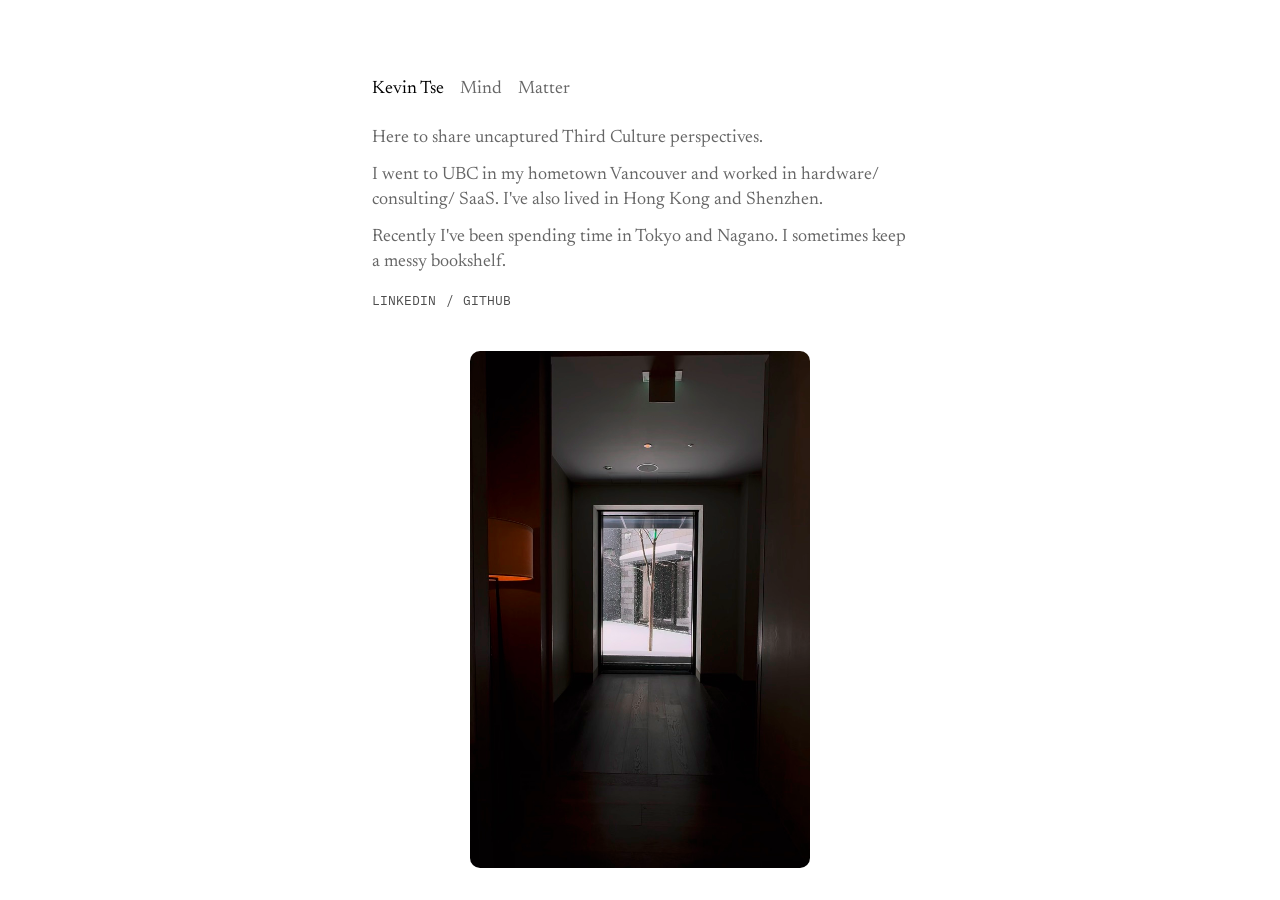
==== index.html @ 356b0fac "Fix missing comma in links; add GitHub link Co-Authored-By: Claude Opus 5.5 <noreply@anthropic.com>" ====
<!doctype html>
<html lang="en">
<head>
  <meta charset="utf-8" />
  <meta name="viewport" content="width=device-width, initial-scale=1" />

  <title>Kevin Tse</title>
  <meta name="description" content="Kevin Tse — writing in public to capture the unnoticed bits of East Asia." />
  <link rel="icon" href="data:image/svg+xml,<svg xmlns='http://www.w3.org/2000/svg' viewBox='0 0 100 100'><text y='.9em' font-size='90'>✷</text></svg>" />

  <link rel="preconnect" href="https://fonts.googleapis.com" />
  <link rel="preconnect" href="https://fonts.gstatic.com" crossorigin />
  <link href="https://fonts.googleapis.com/css2?family=IBM+Plex+Mono:wght@400&family=Newsreader:opsz,wght@6..72,400;6..72,500&display=swap" rel="stylesheet" />

  <link rel="stylesheet" href="styles.css?v=1793872210" />
</head>

<!-- Content for this page lives in content.js — you don't edit this file. -->
<body data-page="home">
  <div class="container">
    <div class="content" id="content">
      <p class="name-text"><span class="header-links" id="site-nav"></span></p>
    </div>
  </div>

  <script src="content.js?v=1793872210"></script>
  <script src="render.js?v=1793872210"></script>
</body>
</html>
---- styles.css ----
/* ============================================================================
   DESIGN TOKENS  —  tuned to match saradu.com's aesthetic.
   ============================================================================ */
:root {
  /* Brand */
  --electric-blue: #002FA7;   /* saradu's accent (Yves Klein blue) */

  /* Text colors (note: body text is soft gray, not black) */
  --text:      #666;          /* body copy */
  --strong:    #000;          /* active nav / emphasis */
  --item:      #333;          /* list item titles */
  --meta:      #999;          /* small meta text */
  --desc:      #bbb;          /* the expanding description text */
  --mono-gray: #4d4d4d;       /* contact links */
  --bg:        #ffffff;

  /* Type — serif body (ABC Marist substitute) + mono accents */
  --serif: 'Newsreader', Georgia, 'Times New Roman', serif;
  --mono:  'IBM Plex Mono', ui-monospace, 'SF Mono', Menlo, monospace;

  /* Layout */
  --max-width: 600px;
}

/* ============================================================================
   BASE
   ============================================================================ */
* { margin: 0; padding: 0; box-sizing: border-box; }

html { background: var(--bg); }

body {
  font-family: var(--serif);
  font-size: 18px;
  line-height: 1.4;
  color: var(--text);
  background: var(--bg);
  min-height: 100vh;
  -webkit-font-smoothing: antialiased;
  -moz-osx-font-smoothing: grayscale;
}

.container {
  max-width: var(--max-width);
  margin: 0 auto;
  padding: 2rem;
  min-height: 100vh;
  display: flex;
  flex-direction: column;
}

.content {
  display: flex;
  flex-direction: column;
  margin-top: 5vh;   /* sit slightly down from the top, like saradu */
}

/* ============================================================================
   NAV  —  all links inline on one row: Name / Section / Section
   ============================================================================ */
.name-text {
  font-size: 18px;
  line-height: 1.3;
}

.header-links {
  display: flex;
  align-items: baseline;
  gap: 1rem;
}

.header-link {
  color: var(--text);
  text-decoration: none;
  transition: color 0.2s ease;
}
.header-link:hover,
.header-link.active { color: var(--strong); }

/* ============================================================================
   BIO PARAGRAPHS
   ============================================================================ */
.content p {
  font-size: 18px;
  line-height: 1.4;
  color: var(--text);
}

/* Homepage autoplaying loop video (saradu-style): fills the space left under the
   bio/links and is cropped (object-fit: cover) so the homepage fits one viewport
   and never scrolls — matching the Mind and Matter pages. */
.home-video {
  display: block;
  flex: 1 1 auto;
  min-height: 0;
  width: 100%;
  max-width: 340px;
  margin: 2.5rem auto 0;
  border-radius: 10px;
  object-fit: cover;
}
body[data-page="home"] { overflow: hidden; }
body[data-page="home"] .container { height: 100vh; }
body[data-page="home"] .content { flex: 1 1 auto; min-height: 0; }
.name-text + p { margin-top: 1.3em; }
.content p:not(.name-text) ~ p { margin-top: 0.75rem; }

/* ============================================================================
   INLINE EXPANDING "DROPDOWN"  —  saradu's highlight-link + description pattern.
   Clicking the blue word expands a soft-gray description below it.
   ============================================================================ */
.highlight-link {
  color: var(--electric-blue);
  text-decoration: none;
  cursor: pointer;
  transition: opacity 0.2s ease;
}
.highlight-link:hover { opacity: 0.7; }
.highlight-link.active { text-decoration: underline; }

/* Inline links written as [label](url) in your text */
.text-link {
  color: var(--electric-blue);
  text-decoration: none;
  transition: opacity 0.2s ease;
}
.text-link:hover { opacity: 0.7; }

.content .description-text {
  color: var(--desc);
  font-size: 18px;
  line-height: 1.3;
  max-height: 0;
  margin-top: 0;
  overflow: hidden;
  opacity: 0;
  transition: opacity 0.3s cubic-bezier(0.4, 0, 0.2, 1),
              max-height 0.5s cubic-bezier(0.4, 0, 0.2, 1),
              margin-top 0.5s cubic-bezier(0.4, 0, 0.2, 1);
}
.description-text.active {
  max-height: 1000px;
  margin-top: 0.3em;
  opacity: 1;
}

.description-link {
  color: var(--electric-blue);
  text-decoration: none;
  transition: opacity 0.2s ease;
}
.description-link:hover { opacity: 0.7; }

/* ============================================================================
   CONTACT LINKS  —  uppercase mono with slash separators
   ============================================================================ */
.contact-links {
  font-family: var(--mono);
  font-size: 13px;
  color: var(--mono-gray);
  display: flex;
  align-items: center;
  gap: 0.4rem;
  flex-wrap: wrap;
  margin-top: 1.3em;
}
.contact-link {
  font-family: var(--mono);
  color: var(--mono-gray);
  text-decoration: none;
  transition: color 0.2s ease;
}
.contact-link:hover { color: var(--electric-blue); }
.separator { color: var(--mono-gray); margin: 0 0.2rem; }

/* ============================================================================
   SUB-PAGE LISTS  (Moments, Bookshelf)
   ============================================================================ */
.page-intro {
  color: var(--text);
  margin-top: 1.3em !important;
}

.list-item { margin-top: 0.875rem; }
.list-item:first-of-type { margin-top: 1.3em; }

.item-link {
  color: var(--item);
  text-decoration: none;
  transition: color 0.2s ease;
}
.item-link:hover { color: var(--strong); }

.item-meta {
  font-family: var(--mono);
  font-size: 13px;
  color: var(--meta);
  margin-left: 0.5em;
}

/* ============================================================================
   CHANNEL GRID  (Mind / Matter pages)  —  Are.na-style blocks
   ============================================================================ */

/* Top-level channel cards */
.things-grid {
  display: grid;
  grid-template-columns: repeat(3, 1fr);
  gap: 20px;
  margin-top: 2rem;
}

.things-card {
  aspect-ratio: 1;
  display: flex;
  flex-direction: column;
  align-items: center;
  justify-content: center;
  background: none;
  border: 1px solid #e8e8e8;
  padding: 1.25rem;
  cursor: pointer;
  text-align: center;
  gap: 0.5rem;
  transition: border-color 0.2s ease;
  font-family: inherit;
}
.things-card:hover { border-color: #ccc; }

.things-card-title {
  font-family: var(--serif);
  font-size: 16px;
  font-weight: 500;
  color: #333;
}

.things-card-meta { display: flex; flex-direction: column; align-items: center; gap: 1px; }
.things-card-meta span {
  font-family: var(--mono);
  font-size: 12px;
  color: #999;
}

/* Detail view */
.things-detail { margin-top: 2rem; }

.things-back {
  font-family: var(--serif);
  font-size: 14px;
  color: var(--text);
  text-decoration: none;
  transition: color 0.2s ease;
}
.things-back:hover { color: var(--strong); }

.things-channel-title {
  font-family: var(--serif);
  font-size: 20px;
  font-weight: 500;
  color: #000;
  margin-top: 0.75em !important;
  margin-bottom: 1.25em;
}

/* Blocks inside a channel */
.things-blocks {
  display: grid;
  grid-template-columns: repeat(3, 1fr);
  gap: 20px;
}

.things-block-wrap { display: flex; flex-direction: column; position: relative; }

.things-block {
  aspect-ratio: 1;
  overflow: hidden;
  border: 1px solid #e8e8e8;
  background: #fff;
  padding: 1.25rem;
  position: relative;
  cursor: default;
  transition: border-color 0.2s ease;
}
.things-block:hover { border-color: #ccc; }

.things-block p {
  font-family: var(--serif);
  font-size: 14px;
  line-height: 1.5;
  color: #333;
  text-align: left;
  margin: 0 !important;
}

.things-block .things-block-desc {
  font-size: 12px;
  color: #999;
  margin-top: 0.5rem !important;
}

/* Cover-only thumbnail: center the full image, no padding/fade */
.things-block-cover {
  padding: 0.75rem;
  display: flex;
  align-items: center;
  justify-content: center;
}

.things-block-img {
  display: block;
  max-width: 100%;
  max-height: 100%;
  width: auto;
  height: auto;
  object-fit: contain;
  margin: 0;
}

/* Matter: photos fill the block edge-to-edge (saradu-style), cropping to fit */
body[data-page="matter"] .things-block-cover { padding: 0; }
body[data-page="matter"] .things-block-img {
  width: 100%;
  height: 100%;
  max-width: none;
  max-height: none;
  object-fit: cover;
}

/* Image shown larger inside the modal, centered */
.things-modal-img {
  display: block;
  max-width: 150px;
  max-height: 230px;
  width: auto;
  height: auto;
  margin: 0 auto 1.25rem;
}

/* Autoplaying video thumbnail: fills the block like a photo, black backing while it loads */
.things-block-video { background: #000; }

/* Video played inside the modal — larger than still images */
.things-modal-video {
  display: block;
  width: 100%;
  max-width: 100%;
  max-height: 60vh;
  margin: 0 auto 1.25rem;
  background: #000;
}

/* Modal author + note (writing space) */
.things-modal-author {
  font-size: 14px !important;
  color: #888 !important;
  margin-bottom: 1rem !important;
}
.things-modal-note {
  font-size: 15px !important;
  line-height: 1.6 !important;
  color: #444 !important;
}

/* Fade-out gradient at bottom of text blocks (never on photo/video covers) */
.things-block:not(.things-block-cover)::after {
  content: '';
  position: absolute;
  bottom: 0; left: 0; right: 0;
  height: 3rem;
  background: linear-gradient(transparent, #fff);
  pointer-events: none;
}

.things-empty {
  font-family: var(--serif);
  font-size: 14px;
  color: #bbb;
  padding: 2rem 0;
}

/* Block body text (description below bold title) */
.things-block .things-block-body {
  font-size: 13px;
  line-height: 1.5;
  color: #555;
  margin-top: 0.4rem !important;
}

/* Subtitle + time swap below block border */
.things-block-subtitle,
.things-block-time {
  font-family: var(--mono);
  font-size: 9px;
  color: #aaa;
  line-height: 1.3;
  margin-top: 8px;
  text-align: center;
  letter-spacing: 0.01em;
  transition: opacity 0.2s ease;
}

.things-block-time { opacity: 0; }

/* When both exist: pin time to same position as subtitle */
.things-block-subtitle ~ .things-block-time {
  position: absolute;
  bottom: 0;
  left: 0;
  right: 0;
  margin-top: 0;
}

.things-block-wrap:hover .things-block-time    { opacity: 1; }
.things-block-wrap:hover .things-block-subtitle { opacity: 0; }

/* Clickable blocks */
.things-block-link { cursor: pointer; }

/* Modal overlay */
.things-modal-overlay {
  position: fixed;
  inset: 0;
  background: rgba(0, 0, 0, 0.25);
  display: flex;
  align-items: center;
  justify-content: center;
  z-index: 1000;
  cursor: pointer;
  opacity: 0;
  pointer-events: none;
  transition: opacity 0.2s ease;
  padding: 2rem;
}
.things-modal-overlay.active {
  opacity: 1;
  pointer-events: auto;
}

.things-modal {
  background: #fff;
  border: 1px solid #e8e8e8;
  padding: 2rem;
  width: 420px;
  max-width: 100%;
  max-height: 80vh;
  overflow-y: auto;
  cursor: default;
  position: relative;
}

.things-modal-close {
  position: absolute;
  top: 0.75rem;
  right: 0.75rem;
  background: none;
  border: none;
  font-size: 18px;
  color: #999;
  cursor: pointer;
  padding: 0;
  line-height: 1;
  font-family: var(--mono);
}
.things-modal-close:hover { color: #333; }

.things-modal p {
  font-family: var(--serif);
  font-size: 16px;
  line-height: 1.55;
  color: #333;
  margin: 0 !important;
}

.things-modal-title {
  font-weight: 500;
  margin-bottom: 0.75rem !important;
}

/* ============================================================================
   SMALL SCREENS
   ============================================================================ */
@media (max-width: 480px) {
  .container { padding: 3rem 1.5rem; }
  body, .content p, .description-text { font-size: 17px; }
  .content { margin-top: 0; }
  .things-grid, .things-blocks { grid-template-columns: 1fr 1fr; gap: 14px; }
  .things-card-title { font-size: 14px; }
}
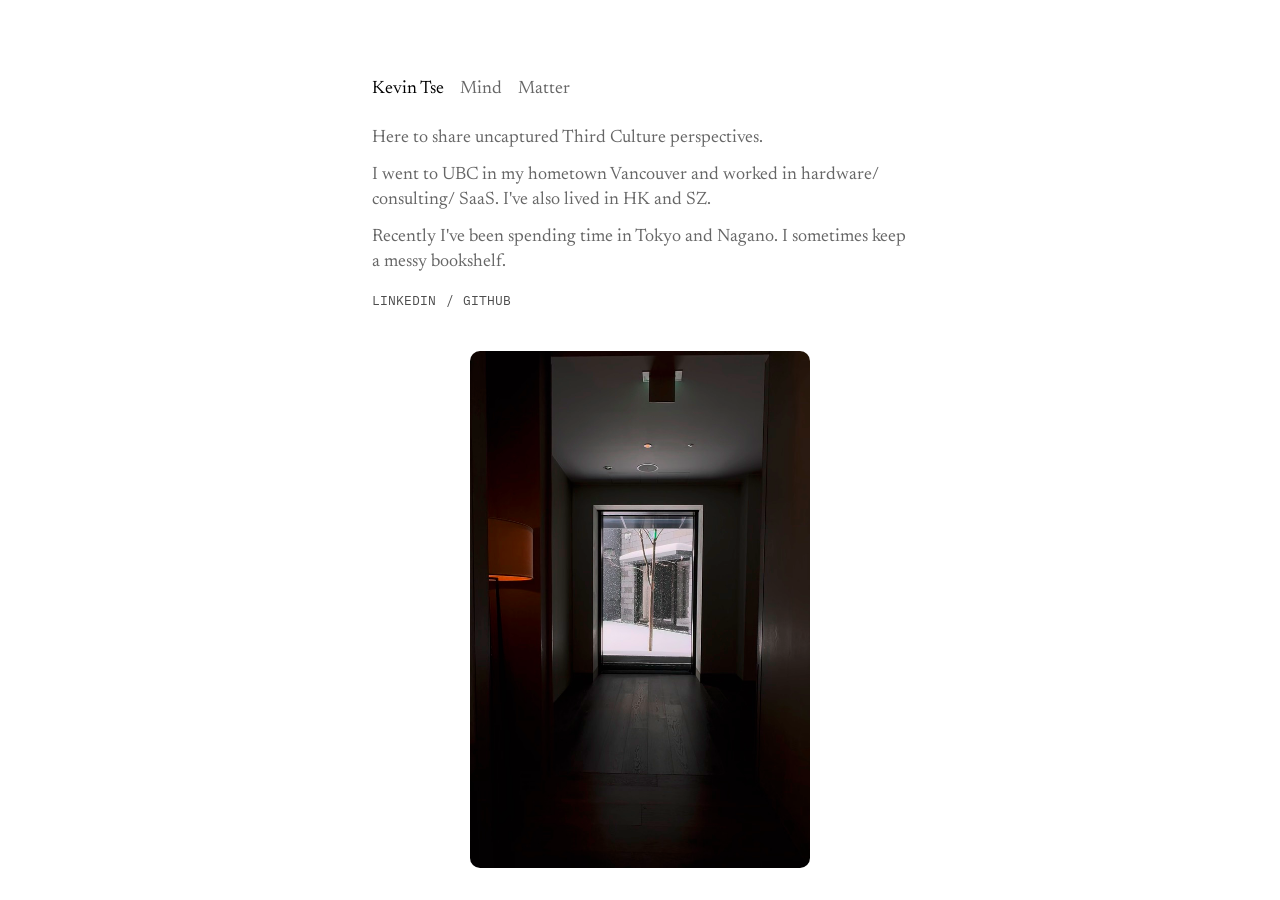
==== commit 55d73a8d: "Update site (2026-11-05 17:54)" ====
--- a/index.html
+++ b/index.html
@@ -12,7 +12,7 @@
   <link rel="preconnect" href="https://fonts.gstatic.com" crossorigin />
   <link href="https://fonts.googleapis.com/css2?family=IBM+Plex+Mono:wght@400&family=Newsreader:opsz,wght@6..72,400;6..72,500&display=swap" rel="stylesheet" />
 
-  <link rel="stylesheet" href="styles.css?v=1793872210" />
+  <link rel="stylesheet" href="styles.css?v=1793872496" />
 </head>
 
 <!-- Content for this page lives in content.js — you don't edit this file. -->
@@ -23,7 +23,7 @@
     </div>
   </div>
 
-  <script src="content.js?v=1793872210"></script>
-  <script src="render.js?v=1793872210"></script>
+  <script src="content.js?v=1793872496"></script>
+  <script src="render.js?v=1793872496"></script>
 </body>
 </html>
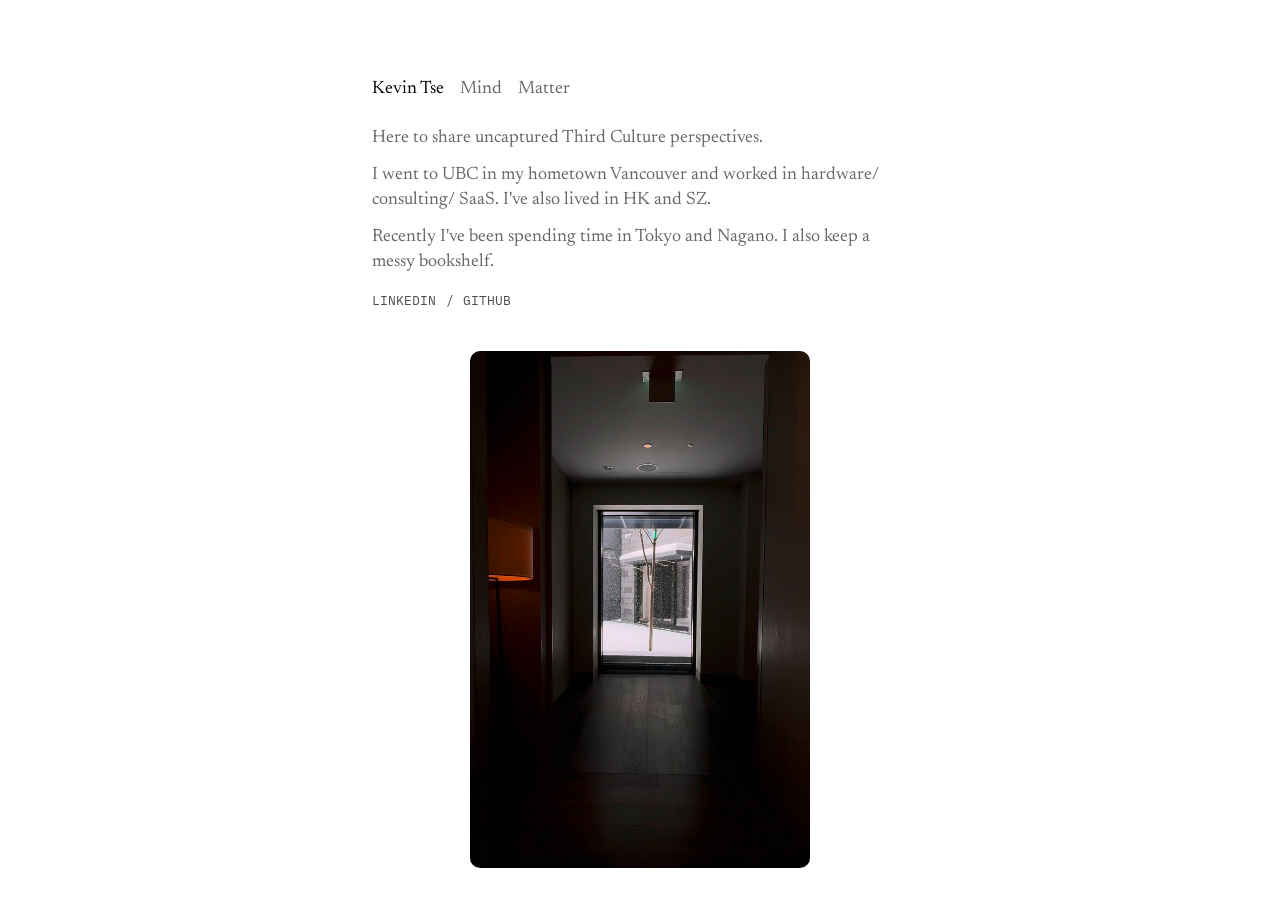
==== commit 4d49a1c1: "Update site (2026-11-05 17:57)" ====
--- a/index.html
+++ b/index.html
@@ -12,7 +12,7 @@
   <link rel="preconnect" href="https://fonts.gstatic.com" crossorigin />
   <link href="https://fonts.googleapis.com/css2?family=IBM+Plex+Mono:wght@400&family=Newsreader:opsz,wght@6..72,400;6..72,500&display=swap" rel="stylesheet" />
 
-  <link rel="stylesheet" href="styles.css?v=1793872496" />
+  <link rel="stylesheet" href="styles.css?v=1793872648" />
 </head>
 
 <!-- Content for this page lives in content.js — you don't edit this file. -->
@@ -23,7 +23,7 @@
     </div>
   </div>
 
-  <script src="content.js?v=1793872496"></script>
-  <script src="render.js?v=1793872496"></script>
+  <script src="content.js?v=1793872648"></script>
+  <script src="render.js?v=1793872648"></script>
 </body>
 </html>
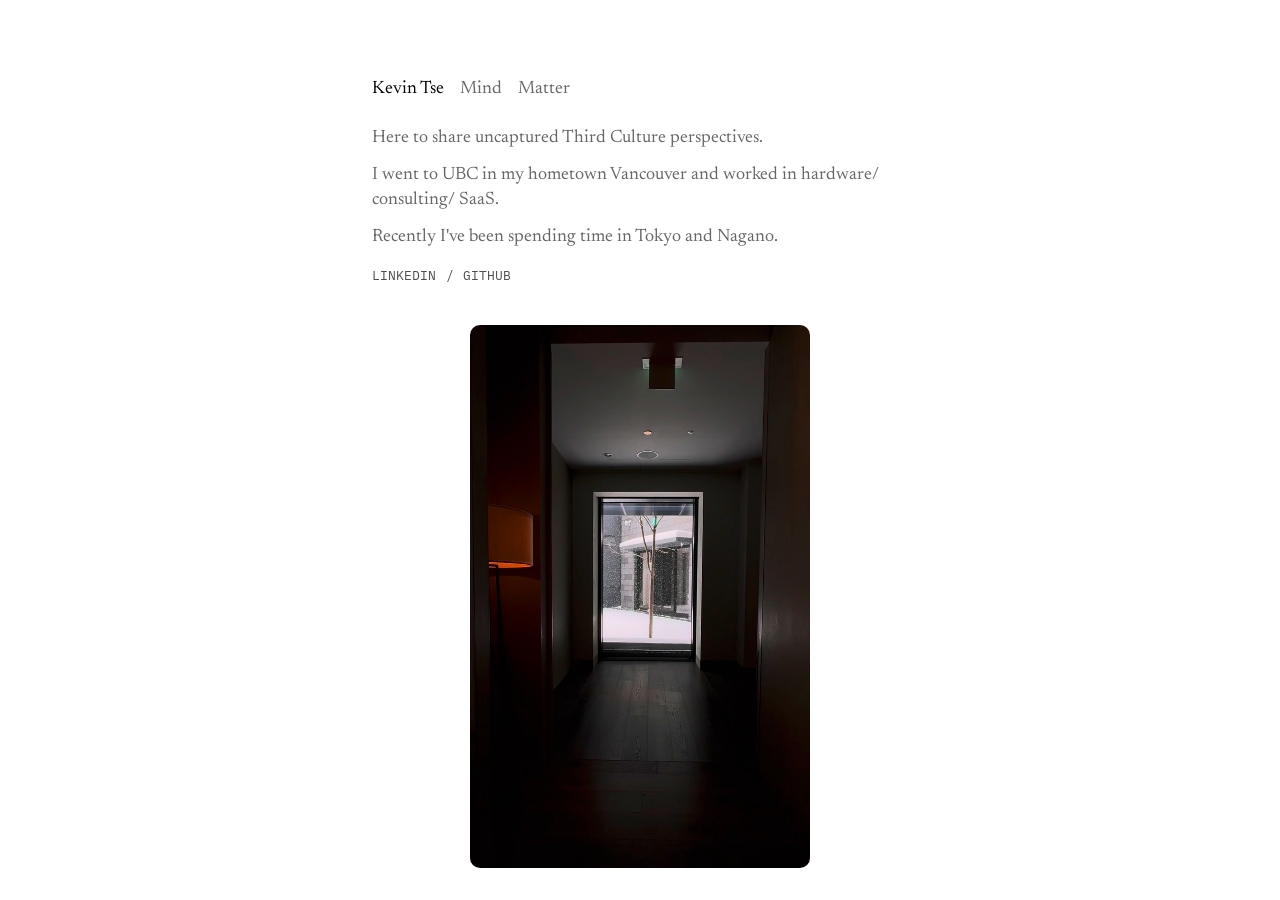
==== commit 1e4776e0: "Update site (2026-11-05 18:04)" ====
--- a/index.html
+++ b/index.html
@@ -12,7 +12,7 @@
   <link rel="preconnect" href="https://fonts.gstatic.com" crossorigin />
   <link href="https://fonts.googleapis.com/css2?family=IBM+Plex+Mono:wght@400&family=Newsreader:opsz,wght@6..72,400;6..72,500&display=swap" rel="stylesheet" />
 
-  <link rel="stylesheet" href="styles.css?v=1793872648" />
+  <link rel="stylesheet" href="styles.css?v=fdcc2f3018" />
 </head>
 
 <!-- Content for this page lives in content.js — you don't edit this file. -->
@@ -23,7 +23,7 @@
     </div>
   </div>
 
-  <script src="content.js?v=1793872648"></script>
-  <script src="render.js?v=1793872648"></script>
+  <script src="content.js?v=fdcc2f3018"></script>
+  <script src="render.js?v=fdcc2f3018"></script>
 </body>
 </html>
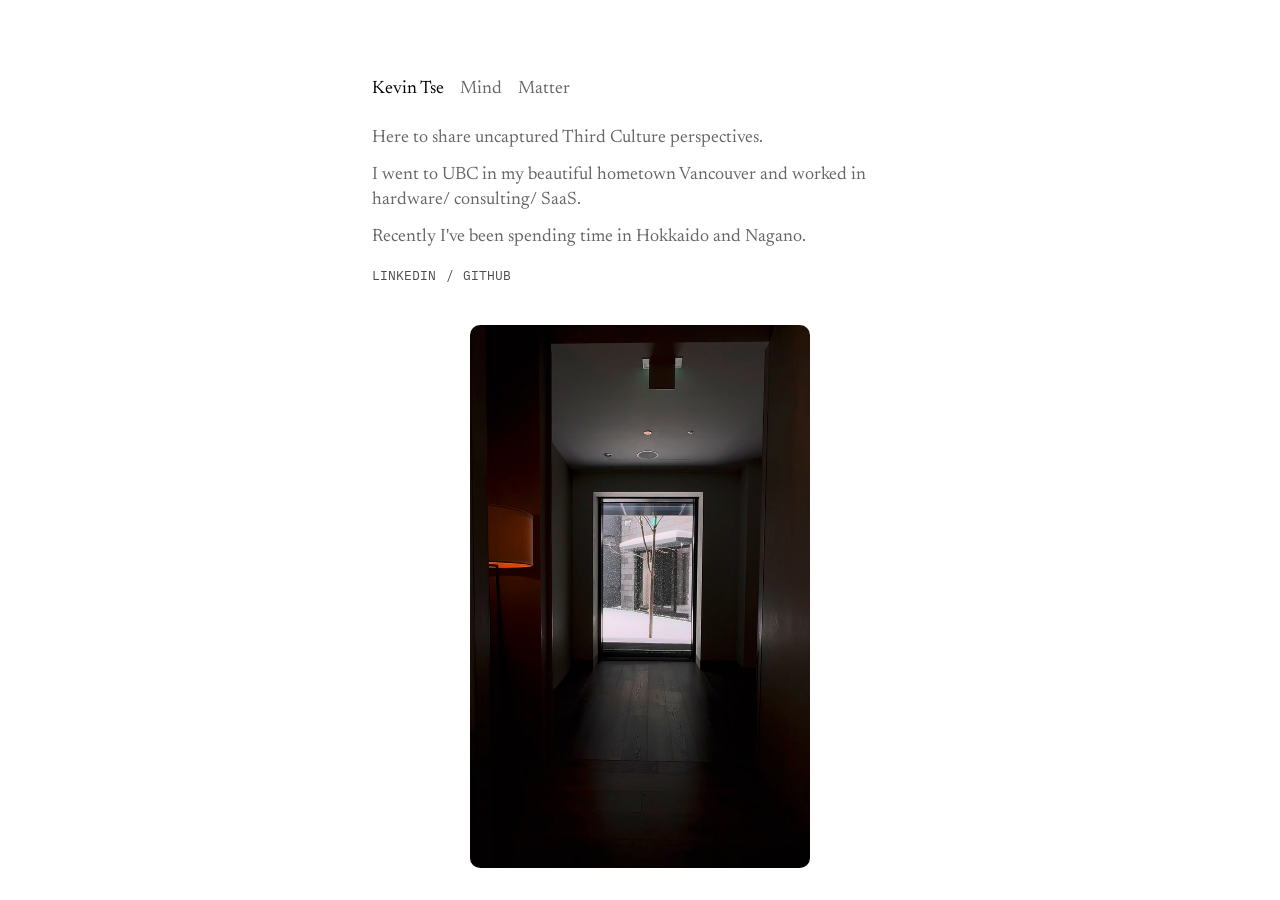
==== commit 1fe9029f: "Update site (2026-11-05 18:06)" ====
--- a/index.html
+++ b/index.html
@@ -12,7 +12,7 @@
   <link rel="preconnect" href="https://fonts.gstatic.com" crossorigin />
   <link href="https://fonts.googleapis.com/css2?family=IBM+Plex+Mono:wght@400&family=Newsreader:opsz,wght@6..72,400;6..72,500&display=swap" rel="stylesheet" />
 
-  <link rel="stylesheet" href="styles.css?v=fdcc2f3018" />
+  <link rel="stylesheet" href="styles.css?v=775eb302ad" />
 </head>
 
 <!-- Content for this page lives in content.js — you don't edit this file. -->
@@ -23,7 +23,7 @@
     </div>
   </div>
 
-  <script src="content.js?v=fdcc2f3018"></script>
-  <script src="render.js?v=fdcc2f3018"></script>
+  <script src="content.js?v=775eb302ad"></script>
+  <script src="render.js?v=775eb302ad"></script>
 </body>
 </html>
